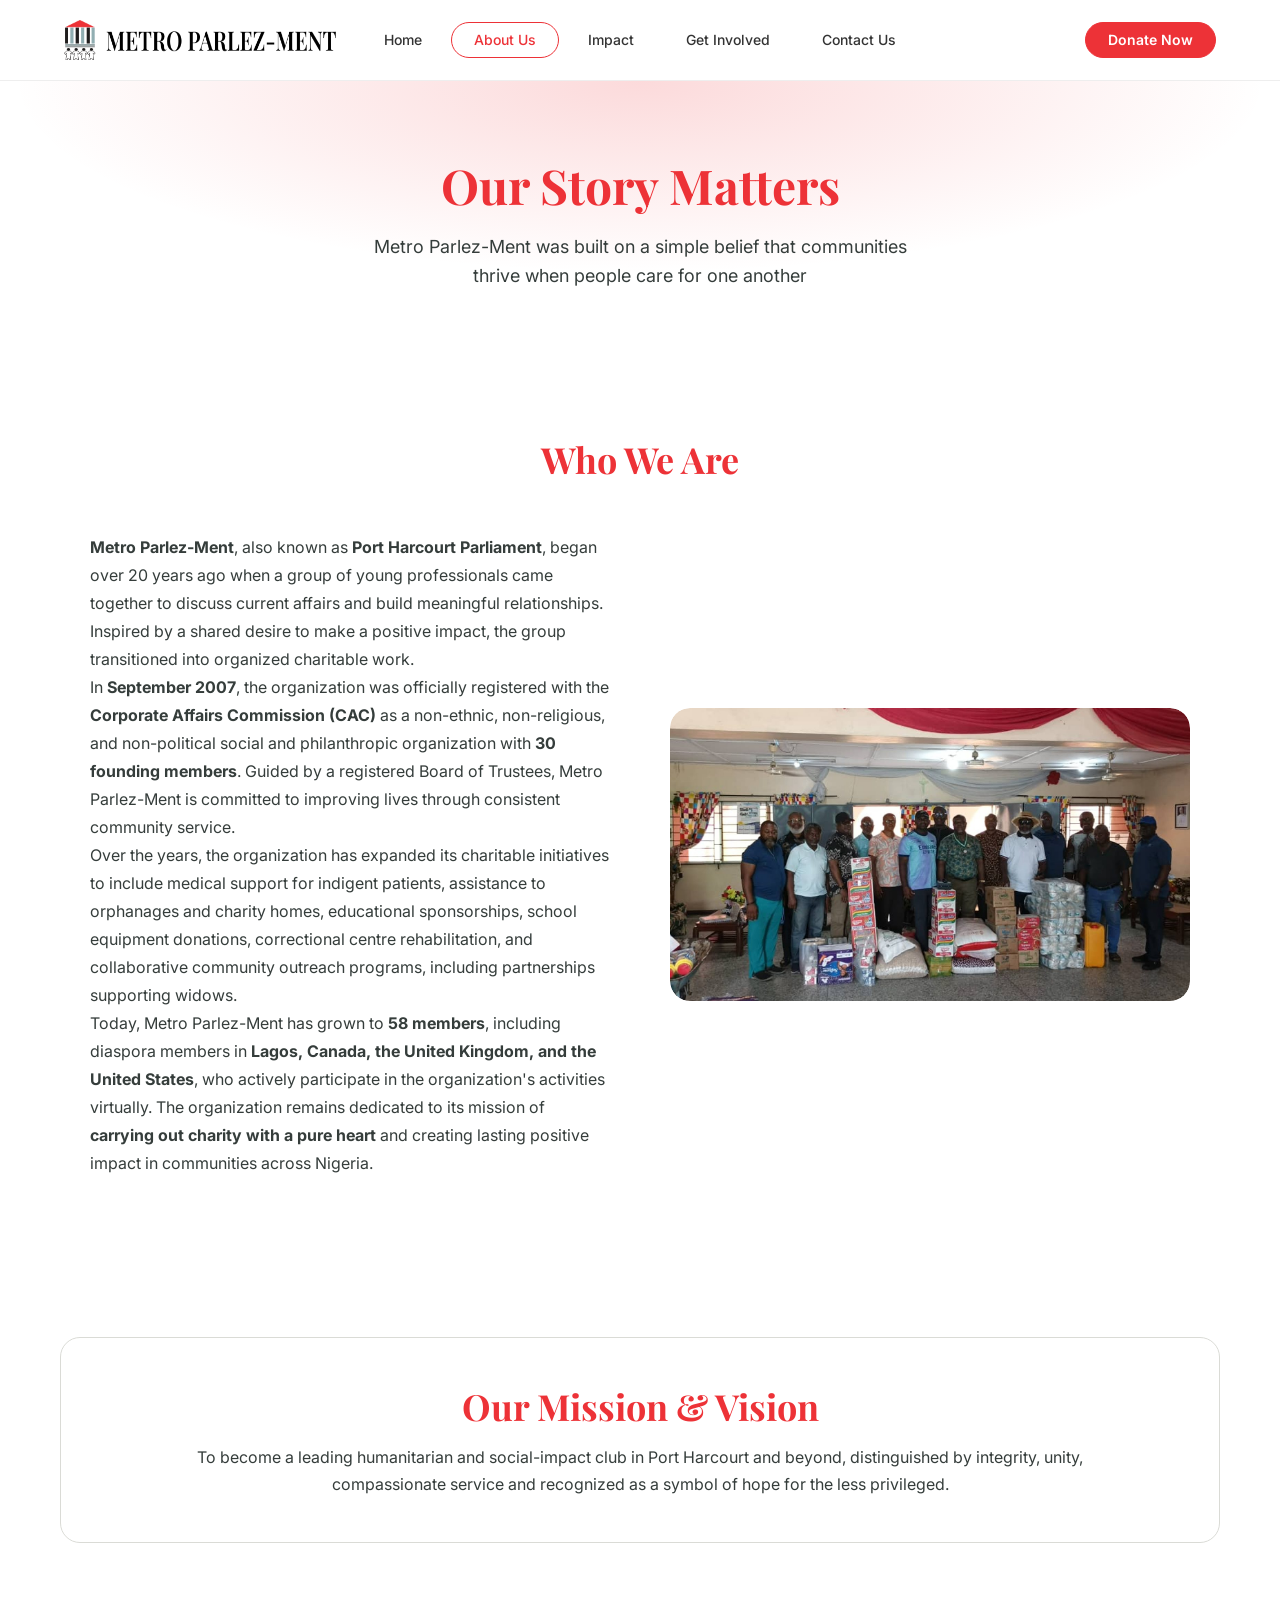
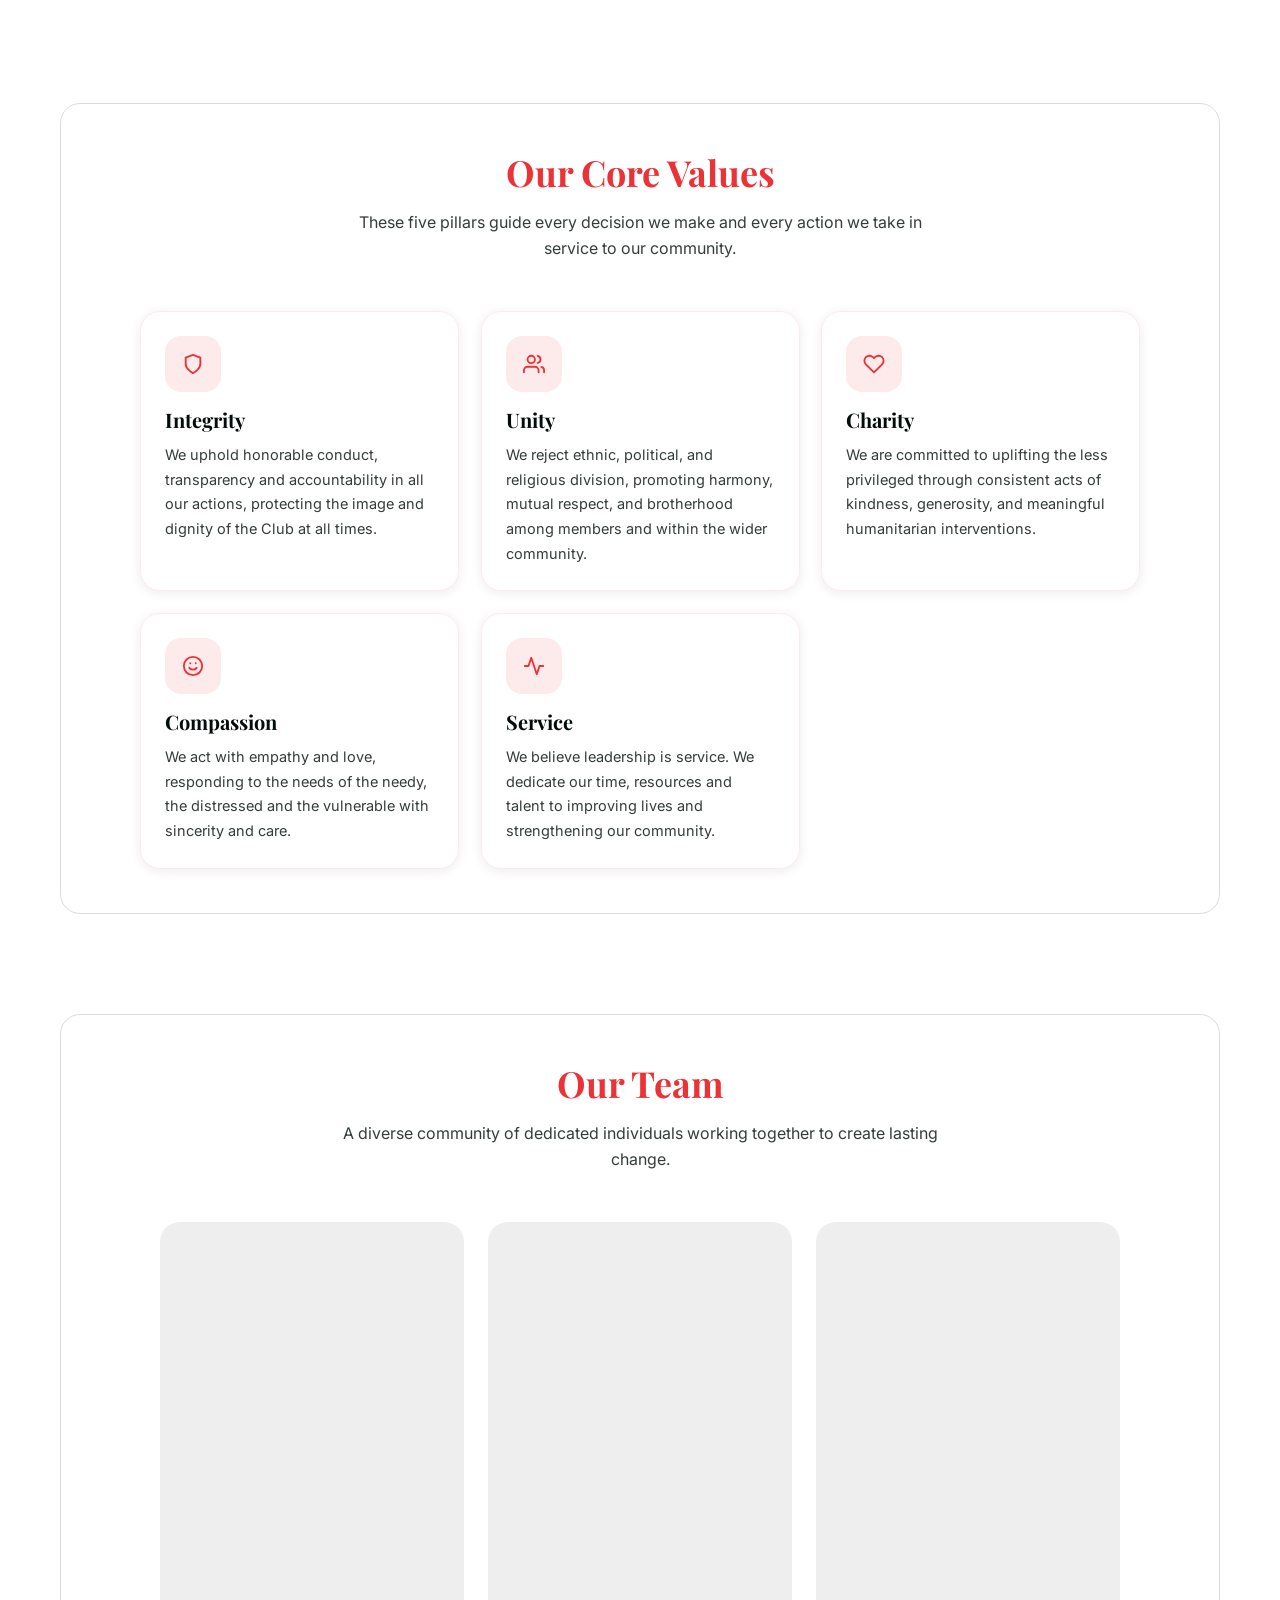
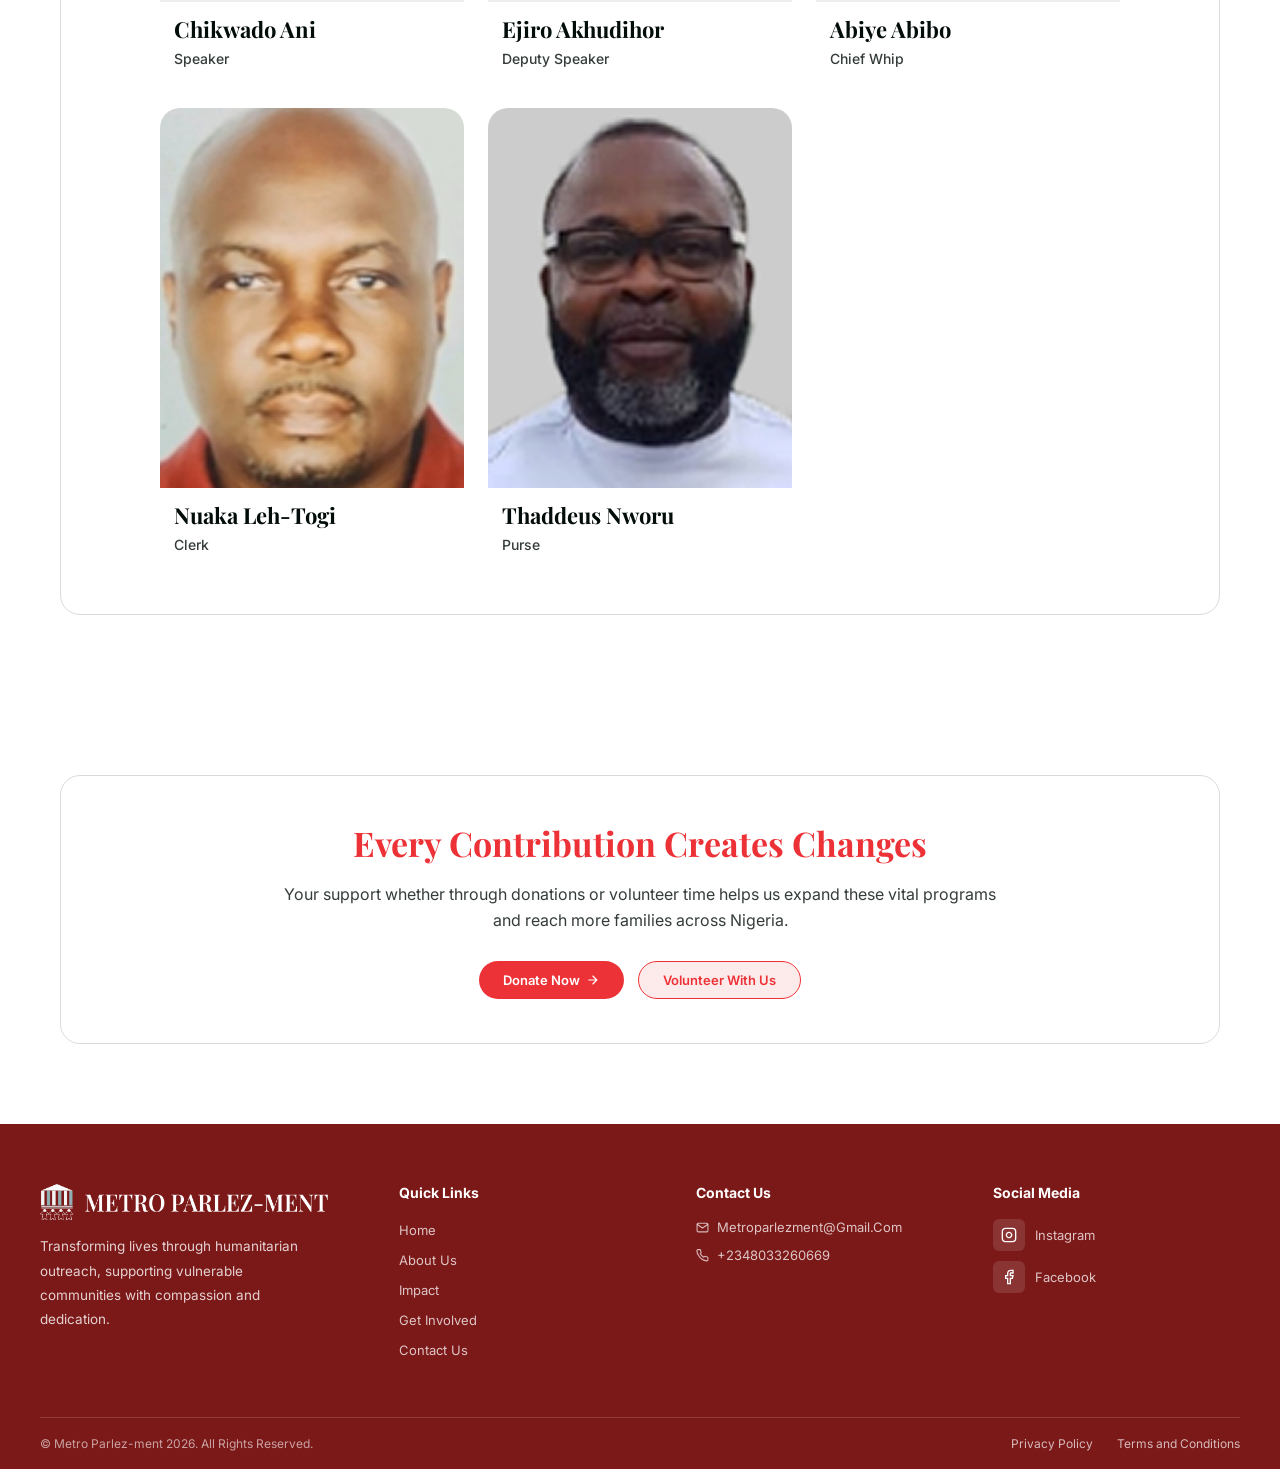
==== about.html @ 9680f0aa "Initial commit" ====
<!doctype html>
<html lang="en">
  <head>
    <meta charset="UTF-8" />
    <meta name="viewport" content="width=device-width, initial-scale=1.0" />
    <title>About Us — Metro Parlez-Ment</title>
    <link rel="preconnect" href="https://fonts.googleapis.com" />
    <link rel="preconnect" href="https://fonts.gstatic.com" crossorigin />
    <link
      href="https://fonts.googleapis.com/css2?family=Inter:wght@400;500;600;700;800&family=Playfair+Display:wght@600;700;800;900&display=swap"
      rel="stylesheet"
    />
    <style>
      *,
      *::before,
      *::after {
        box-sizing: border-box;
        margin: 0;
        padding: 0;
      }

      :root {
        --red: #ed3237;
        --red-dark: #be2929;
        --footer-bg: #7b1818;
        --text-dark: #1a1a1a;
        --text-muted: #555;
        --bg-light: #f5f4f0;
        --red-50: #fdebeb;
        --border: #dadbd6;
        --text-secondary: #353d3b;
        --card-shadow: 0 2px 12px rgba(0, 0, 0, 0.08);
        --radius: 8px;
      }

      body {
        font-family: "Inter", sans-serif;
        color: var(--text-dark);
        background: #fff;
      }
      h1,
      h2 {
        font-family: "Playfair Display", Georgia, serif;
        color: #020c0a;
      }
      a {
        text-decoration: none;
        color: inherit;
      }
      ul {
        list-style: none;
      }
      img {
        display: block;
        max-width: 100%;
      }

      .nav-logo {
        display: flex;
        align-items: center;
        gap: 12px;
        font-weight: 800;
        font-size: 13px;
        letter-spacing: 0.5px;
        text-transform: uppercase;
        color: #1a1a1a;
        white-space: nowrap;
        flex-shrink: 0;
      }

      .nav-logo img {
        height: 36px;
        width: auto;
        flex-shrink: 0;
      }

      /* ── BUTTONS ── */
      .btn {
        display: inline-flex;
        align-items: center;
        gap: 6px;
        padding: 10px 24px;
        border-radius: 24px;
        font-size: 13px;
        font-weight: 600;
        cursor: pointer;
        transition: all 0.2s;
        border: none;
      }
      .btn-primary {
        background: var(--red);
        color: #fff;
      }
      .btn-primary:hover {
        background: var(--red-dark);
      }
      .btn-outline {
        background: transparent;
        color: var(--text-dark);
        border: 1.5px solid #ccc;
      }
      .btn-outline:hover {
        border-color: #999;
      }
      .btn-volunteer {
        background: var(--red-50);
        color: var(--red);
        border: 1.5px solid var(--red);
      }
      .btn-volunteer:hover {
        background: #fbdada;
      }

      /* ── SECTION PANEL (bordered card container) ── */
      .panel {
        max-width: 1200px;
        margin: 0 auto;
        border: 1px solid var(--border);
        border-radius: 20px;
        padding: 44px 40px;
      }

      /* ── PAGE HERO ── */
      .page-hero {
        background: radial-gradient(
          ellipse 70% 100% at 50% 0%,
          rgba(237, 50, 55, 0.18),
          rgba(255, 255, 255, 0) 70%
        );
        text-align: center;
        padding: 72px 60px 64px;
      }

      .page-hero h1 {
        font-size: 48px;
        font-weight: 700;
        color: var(--red);
        margin-bottom: 16px;
      }

      .page-hero p {
        font-size: 18px;
        color: var(--text-secondary);
        max-width: 560px;
        margin: 0 auto;
        line-height: 1.6;
      }

      /* ── SHARED SECTION ── */
      section {
        padding: 80px 60px;
      }

      .section-header {
        text-align: center;
        margin-bottom: 50px;
      }
      .section-header h2 {
        font-size: 36px;
        font-weight: 700;
        color: var(--red);
        margin-bottom: 14px;
      }
      .section-header p {
        font-size: 16px;
        color: var(--text-secondary);
        max-width: 620px;
        margin: 0 auto;
        line-height: 1.6;
      }

      /* ── WHO WE ARE ── */
      .who-we-are {
        background: #fff;
        padding: 80px 60px;
      }

      .who-grid {
        display: grid;
        grid-template-columns: 1fr 1fr;
        gap: 60px;
        align-items: center;
        max-width: 1100px;
        margin: 0 auto;
      }

      .who-text p {
        font-size: 16px;
        color: var(--text-secondary);
        line-height: 1.75;
      }

      .who-image {
        border-radius: 20px;
        overflow: hidden;
        position: relative;
      }

      .who-image-inner {
        width: 100%;
        height: auto;
        aspect-ratio: 16/9;
        max-height: 420px;
        background: #eee;
        border-radius: 20px;
        overflow: hidden;
      }

      .who-image-inner img {
        width: 100%;
        height: 100%;
        object-fit: cover;
      }

      /* ── MISSION & VISION ── */
      .mission {
        background: #fff;
        text-align: center;
      }

      .mission .section-header {
        margin-bottom: 0;
      }

      .mission-box {
        max-width: 900px;
        margin: 12px auto 0;
      }

      .mission-box p {
        font-size: 16px;
        color: var(--text-secondary);
        line-height: 1.7;
      }

      /* ── CORE VALUES ── */
      .core-values {
        background: #fff;
      }

      .values-grid {
        display: grid;
        grid-template-columns: repeat(3, 1fr);
        gap: 22px;
        max-width: 1000px;
        margin: 0 auto;
      }

      /* last row: 2 cards centered */
      .values-grid .value-card:nth-child(4) {
        grid-column: 1;
      }
      .values-grid .value-card:nth-child(5) {
        grid-column: 2;
      }

      .value-card {
        background: #fff;
        border: 1px solid var(--red-50);
        border-radius: 16px;
        padding: 24px;
        box-shadow: var(--card-shadow);
      }

      .value-icon {
        width: 56px;
        height: 56px;
        background: var(--red-50);
        border-radius: 16px;
        display: flex;
        align-items: center;
        justify-content: center;
        margin-bottom: 14px;
      }

      .value-card h3 {
        font-family: "Playfair Display", Georgia, serif;
        font-size: 20px;
        font-weight: 700;
        color: #020c0a;
        margin-bottom: 10px;
      }

      .value-card p {
        font-size: 14.5px;
        color: var(--text-secondary);
        line-height: 1.7;
      }

      /* ── OUR TEAM ── */
      .our-team {
        background: #fff;
        padding-top: 20px;
      }

      .team-grid {
        display: grid;
        grid-template-columns: repeat(3, 1fr);
        gap: 24px;
        max-width: 960px;
        margin: 0 auto;
      }

      .team-grid-row2 {
        display: grid;
        grid-template-columns: repeat(3, 1fr);
        gap: 24px;
        max-width: 960px;
        margin: 24px auto 0;
      }

      .team-card {
        background: #fff;
        border-radius: 20px;
        overflow: hidden;
        text-align: left;
      }

      .team-photo {
        width: 100%;
        aspect-ratio: 4 / 5;
        overflow: hidden;
        background: #eee;
      }

      .team-photo img {
        width: 100%;
        height: 100%;
        object-fit: cover;
      }

      .team-details {
        padding: 12px 14px 16px;
      }

      .team-card h3 {
        font-family: "Playfair Display", Georgia, serif;
        font-size: 22px;
        font-weight: 700;
        color: #020c0a;
        margin-bottom: 4px;
      }

      .team-card span {
        font-size: 14px;
        font-weight: 500;
        color: var(--text-secondary);
      }

      /* ── CTA SECTION ── */
      .cta-section {
        background: #fff;
        text-align: center;
      }

      .cta-section h2 {
        font-size: 34px;
        font-weight: 700;
        color: var(--red);
        margin-bottom: 16px;
        max-width: 700px;
        margin-left: auto;
        margin-right: auto;
      }

      .cta-section p {
        font-size: 16px;
        color: var(--text-secondary);
        max-width: 720px;
        margin: 0 auto 28px;
        line-height: 1.6;
      }

      .cta-actions {
        display: flex;
        gap: 14px;
        justify-content: center;
      }

      /* ── FOOTER ── */
      footer {
        background: var(--footer-bg);
        color: #fff;
        padding: 60px 40px 0;
      }

      .footer-grid {
        display: grid;
        grid-template-columns: 1.5fr 1.2fr 1.2fr 1.2fr;
        gap: 50px;
        padding-bottom: 48px;
        max-width: 1320px;
        margin: 0 auto;
      }

      .footer-brand {
        padding-right: 20px;
      }

      .footer-brand .nav-logo {
        color: #fff;
        margin-bottom: 16px;
        font-size: 14px;
      }

      .footer-brand .nav-logo img {
        height: 36px;
        width: auto;
      }

      .footer-brand p {
        font-size: 13.5px;
        color: rgba(255, 255, 255, 0.8);
        line-height: 1.8;
        max-width: 280px;
      }

      .footer-col h4 {
        font-size: 14px;
        font-weight: 700;
        margin-bottom: 18px;
        color: #fff;
      }

      .footer-col ul li {
        margin-bottom: 10px;
      }

      .footer-col ul li a {
        font-size: 13px;
        color: rgba(255, 255, 255, 0.75);
        transition: color 0.2s;
      }
      .footer-col ul li a:hover {
        color: #fff;
      }

      .footer-contact-item {
        display: flex;
        align-items: flex-start;
        gap: 8px;
        margin-bottom: 12px;
        font-size: 13px;
        color: rgba(255, 255, 255, 0.75);
      }
      .footer-contact-item svg {
        margin-top: 2px;
        flex-shrink: 0;
      }

      .social-links {
        display: flex;
        flex-direction: column;
        gap: 10px;
      }

      .social-link {
        display: flex;
        align-items: center;
        gap: 10px;
        font-size: 13px;
        color: rgba(255, 255, 255, 0.75);
        transition: color 0.2s;
      }
      .social-link:hover {
        color: #fff;
      }

      .social-icon {
        width: 32px;
        height: 32px;
        border-radius: 6px;
        background: rgba(255, 255, 255, 0.12);
        display: flex;
        align-items: center;
        justify-content: center;
      }

      .footer-bottom {
        border-top: 1px solid rgba(255, 255, 255, 0.15);
        padding: 18px 0;
        display: flex;
        align-items: center;
        justify-content: space-between;
      }
      .footer-bottom p {
        font-size: 12px;
        color: rgba(255, 255, 255, 0.6);
      }

      .footer-bottom-links {
        display: flex;
        gap: 24px;
      }
      .footer-bottom-links a {
        font-size: 12px;
        color: rgba(255, 255, 255, 0.7);
      }
      .footer-bottom-links a:hover {
        color: #fff;
      }

      /* ════════════════════════════════════════
         RESPONSIVE — TABLET (769px – 1024px)
      ════════════════════════════════════════ */
      @media (min-width: 769px) and (max-width: 1024px) {
        section {
          padding: 60px 30px;
        }
        .who-we-are {
          padding: 60px 30px;
        }
        .panel {
          padding: 32px 24px;
        }
        footer {
          padding: 50px 30px 0;
        }

        .page-hero {
          padding: 52px 30px 44px;
        }
        .page-hero h1 {
          font-size: 36px;
        }

        .who-grid {
          gap: 36px;
          max-width: 100%;
        }
        .values-grid {
          grid-template-columns: repeat(2, 1fr);
          max-width: 100%;
        }
        .values-grid .value-card:nth-child(4),
        .values-grid .value-card:nth-child(5) {
          grid-column: auto;
        }
        .team-grid {
          max-width: 100%;
        }
        .footer-grid {
          grid-template-columns: 1fr 1fr;
          gap: 28px;
        }
      }

      /* ════════════════════════════════════════
         RESPONSIVE — MOBILE (≤ 768px)
      ════════════════════════════════════════ */
      @media (max-width: 768px) {
        .page-hero {
          padding: 40px 16px 32px;
        }
        .page-hero h1 {
          font-size: 28px;
        }
        .page-hero p {
          font-size: 14px;
        }

        section {
          padding: 50px 16px;
        }
        .who-we-are {
          padding: 50px 16px;
        }
        .panel {
          padding: 26px 16px;
        }

        .who-grid {
          grid-template-columns: 1fr;
          gap: 24px;
          max-width: 100%;
        }
        .who-grid .who-image {
          order: -1;
        }

        .values-grid {
          grid-template-columns: 1fr;
          max-width: 100%;
        }
        .values-grid .value-card:nth-child(4),
        .values-grid .value-card:nth-child(5) {
          grid-column: auto;
        }

        .team-grid {
          grid-template-columns: repeat(2, 1fr);
          max-width: 100%;
        }
        .team-grid-row2 {
          grid-template-columns: repeat(2, 1fr);
          max-width: 100%;
        }

        .cta-actions {
          flex-direction: column;
          align-items: center;
        }

        footer {
          padding: 40px 16px 0;
        }
        .footer-grid {
          grid-template-columns: 1fr;
          gap: 28px;
        }
        .footer-bottom {
          flex-direction: column;
          gap: 8px;
          text-align: center;
          padding: 16px 0;
        }
      }
    </style>
    <link rel="stylesheet" href="nav.css" />
    <script src="nav.js" defer></script>
  </head>
  <body>
    <!-- PAGE HERO -->
    <div class="page-hero">
      <h1>Our Story Matters</h1>
      <p>
        Metro Parlez-Ment was built on a simple belief that communities thrive
        when people care for one another
      </p>
    </div>

    <!-- WHO WE ARE -->
    <section class="who-we-are">
      <div class="section-header">
        <h2>Who We Are</h2>
      </div>
      <div class="who-grid">
        <div class="who-text">
          <p>
            <strong>Metro Parlez-Ment</strong>, also known as
            <strong>Port Harcourt Parliament</strong>, began over 20 years ago
            when a group of young professionals came together to discuss current
            affairs and build meaningful relationships. Inspired by a shared
            desire to make a positive impact, the group transitioned into
            organized charitable work.
          </p>
          <p>
            In <strong>September 2007</strong>, the organization was officially
            registered with the
            <strong>Corporate Affairs Commission (CAC)</strong> as a non-ethnic,
            non-religious, and non-political social and philanthropic
            organization with <strong>30 founding members</strong>. Guided by a
            registered Board of Trustees, Metro Parlez-Ment is committed to
            improving lives through consistent community service.
          </p>
          <p>
            Over the years, the organization has expanded its charitable
            initiatives to include medical support for indigent patients,
            assistance to orphanages and charity homes, educational
            sponsorships, school equipment donations, correctional centre
            rehabilitation, and collaborative community outreach programs,
            including partnerships supporting widows.
          </p>
          <p>
            Today, Metro Parlez-Ment has grown to <strong>58 members</strong>,
            including diaspora members in
            <strong
              >Lagos, Canada, the United Kingdom, and the United States</strong
            >, who actively participate in the organization's activities
            virtually. The organization remains dedicated to its mission of
            <strong>carrying out charity with a pure heart</strong> and creating
            lasting positive impact in communities across Nigeria.
          </p>
        </div>
        <div class="who-image">
          <div class="who-image-inner">
            <img loading="lazy" decoding="async"
              src="Asset/About-us-image/Who-we-are-image.jpg"
              alt="Metro Parlez-Ment Team"
            />
          </div>
        </div>
      </div>
    </section>

    <!-- MISSION & VISION -->
    <section class="mission">
      <div class="panel">
        <div class="section-header">
          <h2>Our Mission &amp; Vision</h2>
        </div>
        <div class="mission-box">
          <p>
            To become a leading humanitarian and social-impact club in Port
            Harcourt and beyond, distinguished by integrity, unity,
            compassionate service and recognized as a symbol of hope for the
            less privileged.
          </p>
        </div>
      </div>
    </section>

    <!-- CORE VALUES -->
    <section class="core-values">
      <div class="panel">
        <div class="section-header">
          <h2>Our Core Values</h2>
          <p>
            These five pillars guide every decision we make and every action we
            take in service to our community.
          </p>
        </div>
        <div class="values-grid">
          <div class="value-card">
            <div class="value-icon">
              <svg
                width="22"
                height="22"
                viewBox="0 0 24 24"
                fill="none"
                stroke="#ED3237"
                stroke-width="2"
                stroke-linecap="round"
                stroke-linejoin="round"
              >
                <path d="M12 22s8-4 8-10V5l-8-3-8 3v7c0 6 8 10 8 10z" />
              </svg>
            </div>
            <h3>Integrity</h3>
            <p>
              We uphold honorable conduct, transparency and accountability in
              all our actions, protecting the image and dignity of the Club at
              all times.
            </p>
          </div>

          <div class="value-card">
            <div class="value-icon">
              <svg
                width="22"
                height="22"
                viewBox="0 0 24 24"
                fill="none"
                stroke="#ED3237"
                stroke-width="2"
                stroke-linecap="round"
                stroke-linejoin="round"
              >
                <path d="M17 21v-2a4 4 0 0 0-4-4H5a4 4 0 0 0-4 4v2" />
                <circle cx="9" cy="7" r="4" />
                <path d="M23 21v-2a4 4 0 0 0-3-3.87" />
                <path d="M16 3.13a4 4 0 0 1 0 7.75" />
              </svg>
            </div>
            <h3>Unity</h3>
            <p>
              We reject ethnic, political, and religious division, promoting
              harmony, mutual respect, and brotherhood among members and within
              the wider community.
            </p>
          </div>

          <div class="value-card">
            <div class="value-icon">
              <svg
                width="22"
                height="22"
                viewBox="0 0 24 24"
                fill="none"
                stroke="#ED3237"
                stroke-width="2"
                stroke-linecap="round"
                stroke-linejoin="round"
              >
                <path
                  d="M20.84 4.61a5.5 5.5 0 0 0-7.78 0L12 5.67l-1.06-1.06a5.5 5.5 0 0 0-7.78 7.78l1.06 1.06L12 21.23l7.78-7.78 1.06-1.06a5.5 5.5 0 0 0 0-7.78z"
                />
              </svg>
            </div>
            <h3>Charity</h3>
            <p>
              We are committed to uplifting the less privileged through
              consistent acts of kindness, generosity, and meaningful
              humanitarian interventions.
            </p>
          </div>

          <div class="value-card">
            <div class="value-icon">
              <svg
                width="22"
                height="22"
                viewBox="0 0 24 24"
                fill="none"
                stroke="#ED3237"
                stroke-width="2"
                stroke-linecap="round"
                stroke-linejoin="round"
              >
                <circle cx="12" cy="12" r="10" />
                <path d="M8 14s1.5 2 4 2 4-2 4-2" />
                <line x1="9" y1="9" x2="9.01" y2="9" />
                <line x1="15" y1="9" x2="15.01" y2="9" />
              </svg>
            </div>
            <h3>Compassion</h3>
            <p>
              We act with empathy and love, responding to the needs of the
              needy, the distressed and the vulnerable with sincerity and care.
            </p>
          </div>

          <div class="value-card">
            <div class="value-icon">
              <svg
                width="22"
                height="22"
                viewBox="0 0 24 24"
                fill="none"
                stroke="#ED3237"
                stroke-width="2"
                stroke-linecap="round"
                stroke-linejoin="round"
              >
                <polyline points="22 12 18 12 15 21 9 3 6 12 2 12" />
              </svg>
            </div>
            <h3>Service</h3>
            <p>
              We believe leadership is service. We dedicate our time, resources
              and talent to improving lives and strengthening our community.
            </p>
          </div>
        </div>
      </div>
    </section>

    <!-- OUR TEAM -->
    <section class="our-team">
      <div class="panel">
        <div class="section-header">
          <h2>Our Team</h2>
          <p>
            A diverse community of dedicated individuals working together to
            create lasting change.
          </p>
        </div>

        <div class="team-grid">
          <div class="team-card">
            <div class="team-photo">
              <img loading="lazy" decoding="async" src="Asset/About-us-image/Chikwado.jpg" alt="Chikwado Ani" />
            </div>
            <div class="team-details">
              <h3>Chikwado Ani</h3>
              <span>Speaker</span>
            </div>
          </div>

          <div class="team-card">
            <div class="team-photo">
              <img loading="lazy" decoding="async" src="Asset/About-us-image/Ejiro.jpg" alt="Ejiro Akhudihor" />
            </div>
            <div class="team-details">
              <h3>Ejiro Akhudihor</h3>
              <span>Deputy Speaker</span>
            </div>
          </div>

          <div class="team-card">
            <div class="team-photo">
              <img loading="lazy" decoding="async" src="Asset/About-us-image/Abiye.jpg" alt="Abiye Abibo" />
            </div>
            <div class="team-details">
              <h3>Abiye Abibo</h3>
              <span>Chief Whip</span>
            </div>
          </div>
        </div>

        <div class="team-grid-row2">
          <div class="team-card">
            <div class="team-photo">
              <img loading="lazy" decoding="async" src="Asset/About-us-image/Nuaka.jpg" alt="Nuaka Leh-Togi" />
            </div>
            <div class="team-details">
              <h3>Nuaka Leh-Togi</h3>
              <span>Clerk</span>
            </div>
          </div>

          <div class="team-card">
            <div class="team-photo">
              <img loading="lazy" decoding="async"
                src="Asset/About-us-image/Thaddeus.jpg"
                alt="Thaddeus Nworu"
              />
            </div>
            <div class="team-details">
              <h3>Thaddeus Nworu</h3>
              <span>Purse</span>
            </div>
          </div>
        </div>
      </div>
    </section>

    <!-- CTA -->
    <section class="cta-section">
      <div class="panel">
        <h2>Every Contribution Creates Changes</h2>
        <p>
          Your support whether through donations or volunteer time helps us
          expand these vital programs and reach more families across Nigeria.
        </p>
        <div class="cta-actions">
          <a href="donate.html" class="btn btn-primary"
            >Donate Now
            <svg
              class="icon-arrow"
              width="14"
              height="14"
              viewBox="0 -960 960 960"
              fill="currentColor"
              xmlns="http://www.w3.org/2000/svg"
            >
              <path
                d="M647-440H160v-80h487L423-744l57-56 320 320-320 320-57-56 224-224Z"
              /></svg
          ></a>
          <a href="get-involved.html" class="btn btn-volunteer"
            >Volunteer With Us</a
          >
        </div>
      </div>
    </section>

    <!-- FOOTER -->
    <footer>
      <div class="footer-grid">
        <div class="footer-brand">
          <div class="nav-logo" style="color: #fff; margin-bottom: 14px">
            <img
              src="Asset/Footer Logo.png"
              alt="Metro Parlez-Ment"
              style="height: 36px; width: auto"
            />
          </div>
          <p>
            Transforming lives through humanitarian outreach, supporting
            vulnerable communities with compassion and dedication.
          </p>
        </div>

        <div class="footer-col">
          <h4>Quick Links</h4>
          <ul>
            <li><a href="index.html">Home</a></li>
            <li><a href="about.html">About Us</a></li>
            <li><a href="impact.html">Impact</a></li>
            <li><a href="index.html#involved">Get Involved</a></li>
            <li><a href="index.html#contact">Contact Us</a></li>
          </ul>
        </div>

        <div class="footer-col">
          <h4>Contact Us</h4>
          <div class="footer-contact-item">
            <svg
              width="13"
              height="13"
              viewBox="0 0 24 24"
              fill="none"
              stroke="rgba(255,255,255,0.7)"
              stroke-width="2"
            >
              <path
                d="M4 4h16c1.1 0 2 .9 2 2v12c0 1.1-.9 2-2 2H4c-1.1 0-2-.9-2-2V6c0-1.1.9-2 2-2z"
              />
              <polyline points="22,6 12,13 2,6" />
            </svg>
            Metroparlezment@Gmail.Com
          </div>
          <div class="footer-contact-item">
            <svg
              width="13"
              height="13"
              viewBox="0 0 24 24"
              fill="none"
              stroke="rgba(255,255,255,0.7)"
              stroke-width="2"
            >
              <path
                d="M22 16.92v3a2 2 0 0 1-2.18 2 19.79 19.79 0 0 1-8.63-3.07A19.5 19.5 0 0 1 4.69 12 19.79 19.79 0 0 1 1.62 3.38 2 2 0 0 1 3.6 1.18h3a2 2 0 0 1 2 1.72c.127.96.361 1.903.7 2.81a2 2 0 0 1-.45 2.11L7.91 8.77a16 16 0 0 0 6.29 6.29l.95-.95a2 2 0 0 1 2.11-.45c.907.339 1.85.573 2.81.7A2 2 0 0 1 22 16.92z"
              />
            </svg>
            +2348033260669
          </div>
        </div>

        <div class="footer-col">
          <h4>Social Media</h4>
          <div class="social-links">
            <a href="#" class="social-link">
              <div class="social-icon">
                <svg
                  width="16"
                  height="16"
                  viewBox="0 0 24 24"
                  fill="none"
                  stroke="#fff"
                  stroke-width="2"
                >
                  <rect x="2" y="2" width="20" height="20" rx="5" ry="5" />
                  <path d="M16 11.37A4 4 0 1 1 12.63 8 4 4 0 0 1 16 11.37z" />
                  <line x1="17.5" y1="6.5" x2="17.51" y2="6.5" />
                </svg>
              </div>
              Instagram
            </a>
            <a href="https://www.facebook.com/share/g/1DK2ty9PqH/" class="social-link" target="_blank" rel="noopener">
              <div class="social-icon">
                <svg
                  width="16"
                  height="16"
                  viewBox="0 0 24 24"
                  fill="none"
                  stroke="#fff"
                  stroke-width="2"
                >
                  <path
                    d="M18 2h-3a5 5 0 0 0-5 5v3H7v4h3v8h4v-8h3l1-4h-4V7a1 1 0 0 1 1-1h3z"
                  />
                </svg>
              </div>
              Facebook
            </a>
          </div>
        </div>
      </div>

      <div class="footer-bottom">
        <p>&copy; Metro Parlez-ment 2026. All Rights Reserved.</p>
        <div class="footer-bottom-links">
          <a href="#">Privacy Policy</a>
          <a href="#">Terms and Conditions</a>
        </div>
      </div>
    </footer>

  </body>
</html>
---- nav.css ----
/* ============================================================
   Metro Parlez-Ment — Shared global navigation bar
   Single source of truth for the navbar on EVERY page.
   Paired with nav.js (which injects the markup and sets the
   active link based on the current page).
   ============================================================ */

:root {
  --nav-red: #ed3237;
  --nav-red-dark: #be2929;
  --nav-height: 80px;
  --nav-pad-x: 64px;
  --nav-max-width: 1320px;
  --surface-elevate: 0 24px 60px rgba(0, 0, 0, 0.1);
}

html {
  scroll-behavior: smooth;
}

body.page-exit {
  opacity: 0;
  transition: opacity 0.25s ease;
}

body.page-loader-active {
  overflow: hidden;
}

.page-loader-overlay {
  position: fixed;
  inset: 0;
  z-index: 99999;
  display: grid;
  place-items: center;
  padding: 24px;
  background: #fff;
  color: #111;
  opacity: 1;
  visibility: visible;
  transition:
    opacity 0.32s ease,
    visibility 0.32s ease;
}

.page-loader-overlay.hidden {
  opacity: 0;
  visibility: hidden;
  pointer-events: none;
}

.page-loader-panel {
  width: min(100%, 360px);
  display: grid;
  place-items: center;
  gap: 18px;
  padding: 26px 22px;
  border-radius: 28px;
  background: rgba(255, 255, 255, 0.98);
  box-shadow: 0 28px 64px rgba(0, 0, 0, 0.12);
}

.page-loader-ring {
  position: relative;
  width: 86px;
  height: 86px;
  display: grid;
  place-items: center;
}

.page-loader-ring::before {
  content: "";
  position: absolute;
  inset: 0;
  border-radius: 50%;
  border: 4px solid rgba(237, 50, 55, 0.18);
}

.page-loader-ring::after {
  content: "";
  position: absolute;
  inset: 12px;
  border-radius: 50%;
  border: 4px solid rgba(237, 50, 55, 0.3);
  border-top-color: var(--nav-red);
  animation: loader-spin 1.35s linear infinite;
}

.page-loader-logo {
  width: 52px;
  height: 52px;
  border-radius: 50%;
  background: #fff;
  object-fit: contain;
}

.page-loader-label {
  font-size: 15px;
  font-weight: 700;
  letter-spacing: 0.02em;
  text-transform: uppercase;
}

.page-loader-note {
  font-size: 14px;
  color: #575757;
  text-align: center;
  line-height: 1.6;
  max-width: 100%;
}

@keyframes loader-spin {
  to {
    transform: rotate(360deg);
  }
}

@media (prefers-reduced-motion: reduce) {
  .page-loader-ring::after {
    animation: none;
  }
  .page-loader-overlay,
  .page-loader-panel {
    transition: none;
  }
}

.animate-item {
  opacity: 0;
  transform: translateY(22px) scale(0.99);
  will-change: opacity, transform;
  transition:
    opacity 0.64s cubic-bezier(0.16, 1, 0.3, 1),
    transform 0.64s cubic-bezier(0.16, 1, 0.3, 1);
}

.animate-item.in-view {
  opacity: 1;
  transform: translateY(0) scale(1);
}

.hero-illustration img,
.value-card,
.team-card,
.focus-card,
.who-image,
.card {
  will-change: transform, box-shadow;
}

.hero-illustration img {
  animation: float 16s ease-in-out infinite alternate;
}

@keyframes float {
  from {
    transform: translate3d(0, 0, 0);
  }
  to {
    transform: translate3d(0, -8px, 0);
  }
}

.site-nav .nav-links a {
  position: relative;
  overflow: hidden;
}

.site-nav .nav-links a::after {
  display: none;
}

.btn,
.btn-donate-nav,
.drawer-volunteer,
.drawer-links a,
.focus-card,
.team-card,
.value-card,
.who-image {
  transition:
    transform 0.24s ease,
    box-shadow 0.24s ease,
    background 0.24s ease,
    border-color 0.24s ease,
    color 0.24s ease;
}

.btn:hover,
.btn-donate-nav:hover,
.drawer-volunteer:hover,
.drawer-links a:hover,
.focus-card:hover,
.team-card:hover,
.value-card:hover,
.who-image:hover {
  transform: translateY(-2px);
  box-shadow: var(--surface-elevate);
}

.btn:active,
.btn-donate-nav:active,
.drawer-volunteer:active,
.drawer-links a:active {
  transform: translateY(0) scale(0.98);
  box-shadow: none;
}

/* Touchable hover enhancement for cards and images */
.focus-card,
.team-card,
.value-card,
.who-image-inner {
  border-radius: 20px;
}

@media (prefers-reduced-motion: reduce) {
  html {
    scroll-behavior: auto;
  }
  *,
  *::before,
  *::after {
    animation: none !important;
    transition: none !important;
  }
  .animate-item {
    opacity: 1 !important;
    transform: none !important;
  }
}

/* ── Navbar shell ── */
.site-nav {
  background: #fff;
  border-bottom: 1px solid #eee;
  position: sticky;
  top: 0;
  z-index: 100;
}

/* Three balanced tracks keep the links perfectly centered while the
   logo stays pinned left and the CTA pinned right. The 1fr side tracks
   are equal, so the middle (links) column is centered in the bar. */
.site-nav .nav-inner {
  max-width: var(--nav-max-width);
  margin: 0 auto;
  height: var(--nav-height);
  padding: 0 var(--nav-pad-x);
  display: grid;
  grid-template-columns: 1fr auto 1fr;
  align-items: center;
  column-gap: 24px;
}

/* Logo — fixed left */
.site-nav .nav-logo {
  justify-self: start;
  display: flex;
  align-items: center;
  gap: 10px;
  flex-shrink: 0;
}
.site-nav .nav-logo img {
  height: 40px;
  width: auto;
  display: block;
}

/* Centered links */
.site-nav .nav-links {
  justify-self: center;
  display: flex;
  align-items: center;
  gap: 6px;
  list-style: none;
  margin: 0;
  padding: 0;
}
.site-nav .nav-links li {
  list-style: none;
}

/* Every link reserves the exact pill box (padding + transparent border)
   so toggling .active only repaints colour — it never changes geometry,
   guaranteeing zero layout shift between pages. */
.site-nav .nav-links a {
  display: block;
  padding: 10px 22px;
  font-size: 14px;
  font-weight: 500;
  line-height: 1;
  color: #333;
  white-space: nowrap;
  border: 1.5px solid transparent;
  border-radius: 999px;
  transition:
    color 0.18s ease,
    border-color 0.18s ease,
    background 0.18s ease,
    transform 0.12s ease,
    box-shadow 0.18s ease;
}
.site-nav .nav-links a:hover {
  background: #fbfbfb;
  transform: translateY(-2px);
  box-shadow: 0 8px 20px rgba(18, 18, 18, 0.06);
}
.site-nav .nav-links a.active {
  border-color: var(--nav-red);
  color: var(--nav-red);
  background: transparent;
}

/* Pressed / active state (mouse down or touch) */
.site-nav .nav-links a:active,
.site-nav .nav-links a.pressed {
  transform: translateY(0) scale(0.985);
  box-shadow: none;
  background: rgba(237, 50, 55, 0.06);
}

/* Focus-visible for keyboard accessibility */
.site-nav .nav-links a:focus-visible {
  outline: 3px solid rgba(237, 50, 55, 0.12);
  outline-offset: 4px;
}

/* Right group — CTA fixed right (+ hamburger on mobile) */
.site-nav .nav-right {
  justify-self: end;
  display: flex;
  align-items: center;
  gap: 12px;
  flex-shrink: 0;
}

.site-nav .btn-donate-nav {
  display: inline-block;
  padding: 10px 22px;
  font-size: 14px;
  font-weight: 600;
  line-height: 1;
  color: #fff;
  background: var(--nav-red);
  border: 1.5px solid var(--nav-red);
  border-radius: 999px;
  white-space: nowrap;
  transition:
    background 0.18s ease,
    border-color 0.18s ease,
    transform 0.12s ease,
    box-shadow 0.18s ease;
}
.site-nav .btn-donate-nav:hover {
  background: var(--nav-red-dark);
  border-color: var(--nav-red-dark);
  transform: translateY(-2px);
  box-shadow: 0 10px 26px rgba(237, 50, 55, 0.12);
}
.site-nav .btn-donate-nav:active,
.site-nav .btn-donate-nav.pressed {
  transform: translateY(0) scale(0.992);
  box-shadow: none;
}

/* ── Hamburger (mobile) ── */
.hamburger {
  display: none;
  flex-direction: column;
  justify-content: center;
  gap: 5px;
  background: none;
  border: none;
  cursor: pointer;
  padding: 6px 4px;
}
.hamburger span {
  display: block;
  width: 24px;
  height: 2.5px;
  background: #1a1a1a;
  border-radius: 2px;
  transition: all 0.3s;
}

/* ── Overlay + slide-in drawer (mobile) ── */
.nav-overlay {
  opacity: 0;
  visibility: hidden;
  position: fixed;
  inset: 0;
  background: rgba(0, 0, 0, 0.45);
  z-index: 200;
  backdrop-filter: blur(2px);
  transition:
    opacity 0.24s ease,
    visibility 0.24s ease;
}
.nav-overlay.open {
  opacity: 1;
  visibility: visible;
}

.nav-drawer {
  position: fixed;
  top: 0;
  right: 0;
  width: 290px;
  max-width: 84vw;
  height: 100dvh;
  background: #fff;
  z-index: 300;
  transform: translateX(100%);
  opacity: 0;
  transition:
    transform 0.32s cubic-bezier(0.4, 0, 0.2, 1),
    opacity 0.24s ease;
  display: flex;
  flex-direction: column;
  box-shadow: -6px 0 28px rgba(0, 0, 0, 0.12);
  will-change: transform, opacity;
}
.nav-drawer.open {
  transform: translateX(0);
  opacity: 1;
}
.drawer-header {
  display: flex;
  align-items: center;
  justify-content: space-between;
  padding: 10px 14px;
  border-bottom: 1px solid #eee;
  flex-shrink: 0;
}
.drawer-header .nav-logo img {
  height: 24px;
  width: auto;
  display: block;
}
.drawer-close {
  background: #f5f5f5;
  border: none;
  cursor: pointer;
  color: #555;
  padding: 8px;
  width: 36px;
  height: 36px;
  display: flex;
  align-items: center;
  justify-content: center;
  border-radius: 50%;
  transition:
    background 0.2s,
    transform 0.2s;
}
.drawer-close:hover {
  background: #ebebeb;
  transform: scale(1.03);
}
.drawer-close svg {
  width: 18px;
  height: 18px;
}
.drawer-close:hover {
  background: #f5f5f5;
}
.drawer-links {
  flex: 1;
  padding: 16px;
  display: flex;
  flex-direction: column;
  gap: 2px;
  overflow-y: auto;
  list-style: none;
  margin: 0;
}
.drawer-links li {
  list-style: none;
}
.drawer-links a {
  display: block;
  padding: 11px 16px;
  font-size: 15px;
  font-weight: 500;
  color: #333;
  border-radius: 8px;
  border: 1.5px solid transparent;
  transition: all 0.2s;
}
.drawer-links a:hover {
  background: #fbfbfb;
  transform: translateX(-2px);
}

/* Pressed state for drawer links */
.drawer-links a:active,
.drawer-links a.pressed {
  transform: translateX(0) scale(0.99);
  background: rgba(237, 50, 55, 0.04);
}
.drawer-links a.active {
  color: var(--nav-red);
  font-weight: 600;
  background: #fde8e7;
}
.drawer-cta {
  padding: 18px 20px 24px;
  border-top: 1px solid #eee;
  display: flex;
  flex-direction: column;
  gap: 12px;
  align-items: center;
  flex-shrink: 0;
}
.drawer-volunteer {
  font-size: 14px;
  font-weight: 600;
  color: #555;
  text-decoration: none;
  display: inline-flex;
  justify-content: center;
  align-items: center;
  width: 100%;
  padding: 12px 22px;
  border: 1px solid #ddd;
  border-radius: 999px;
  transition:
    border-color 0.2s ease,
    color 0.2s ease,
    background 0.2s ease;
}
.drawer-volunteer:hover {
  color: var(--nav-red);
  border-color: var(--nav-red);
  background: rgba(237, 50, 55, 0.06);
}
.drawer-cta .btn-donate-nav {
  width: 100%;
  text-align: center;
  padding: 12px 22px;
  background: var(--nav-red);
  color: #fff;
  border: 1.5px solid var(--nav-red);
  border-radius: 999px;
  box-shadow: 0 10px 24px rgba(237, 50, 55, 0.16);
  transition:
    background 0.18s ease,
    border-color 0.18s ease,
    transform 0.12s ease,
    box-shadow 0.18s ease;
}
.drawer-cta .btn-donate-nav:hover {
  background: var(--nav-red-dark);
  border-color: var(--nav-red-dark);
  transform: translateY(-1px);
  box-shadow: 0 12px 28px rgba(237, 50, 55, 0.22);
}
.drawer-cta .btn-donate-nav:active,
.drawer-cta .btn-donate-nav.pressed {
  transform: translateY(0) scale(0.99);
  box-shadow: none;
}

/* Mobile — collapse to hamburger + drawer */
@media (max-width: 768px) {
  :root {
    --nav-height: 64px;
    --nav-pad-x: 16px;
  }
  .site-nav .nav-inner {
    grid-template-columns: 1fr auto;
    column-gap: 0;
  }
  .site-nav .nav-links {
    display: none;
  }
  .site-nav .nav-inner {
    column-gap: 12px;
  }
  .site-nav .nav-logo img {
    height: 34px;
  }
  .site-nav .nav-right {
    justify-self: end;
  }
  .site-nav .nav-right .btn-donate-nav {
    display: none;
  }
  .hamburger {
    display: flex;
  }
}
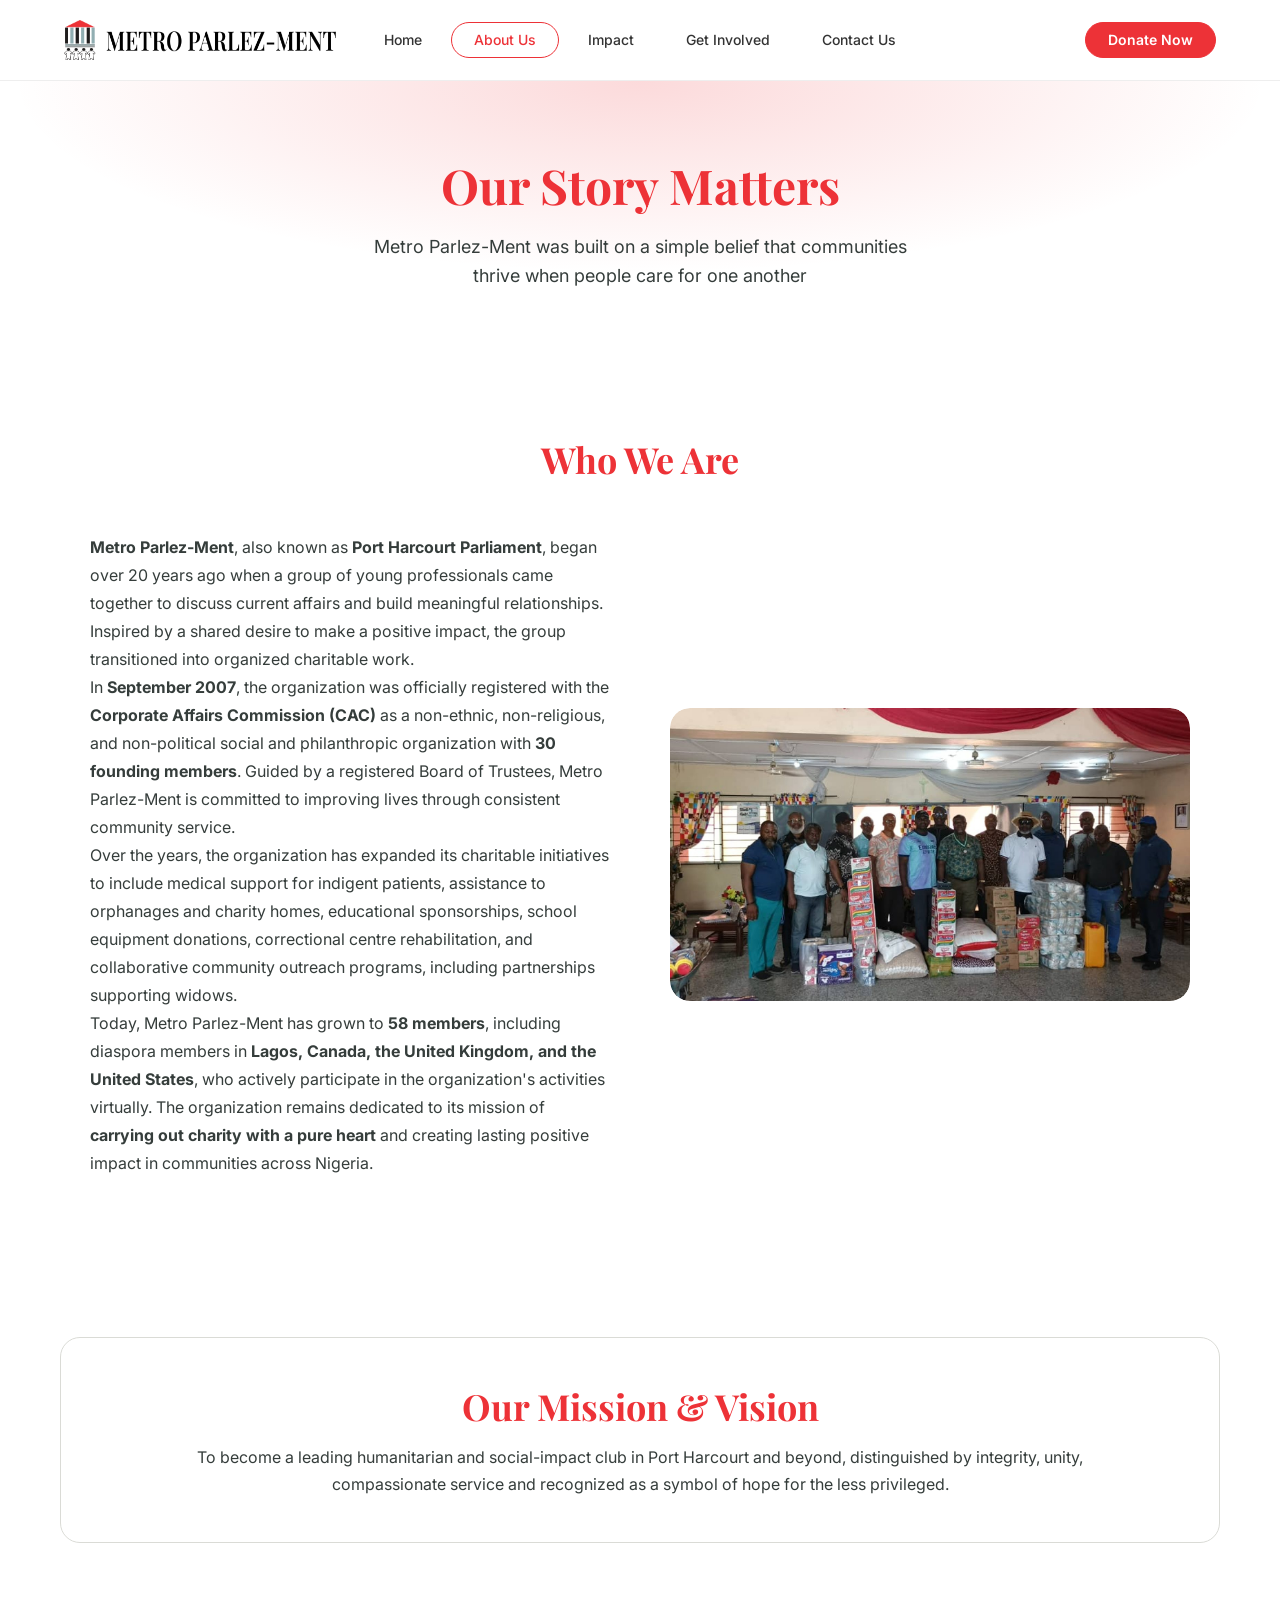
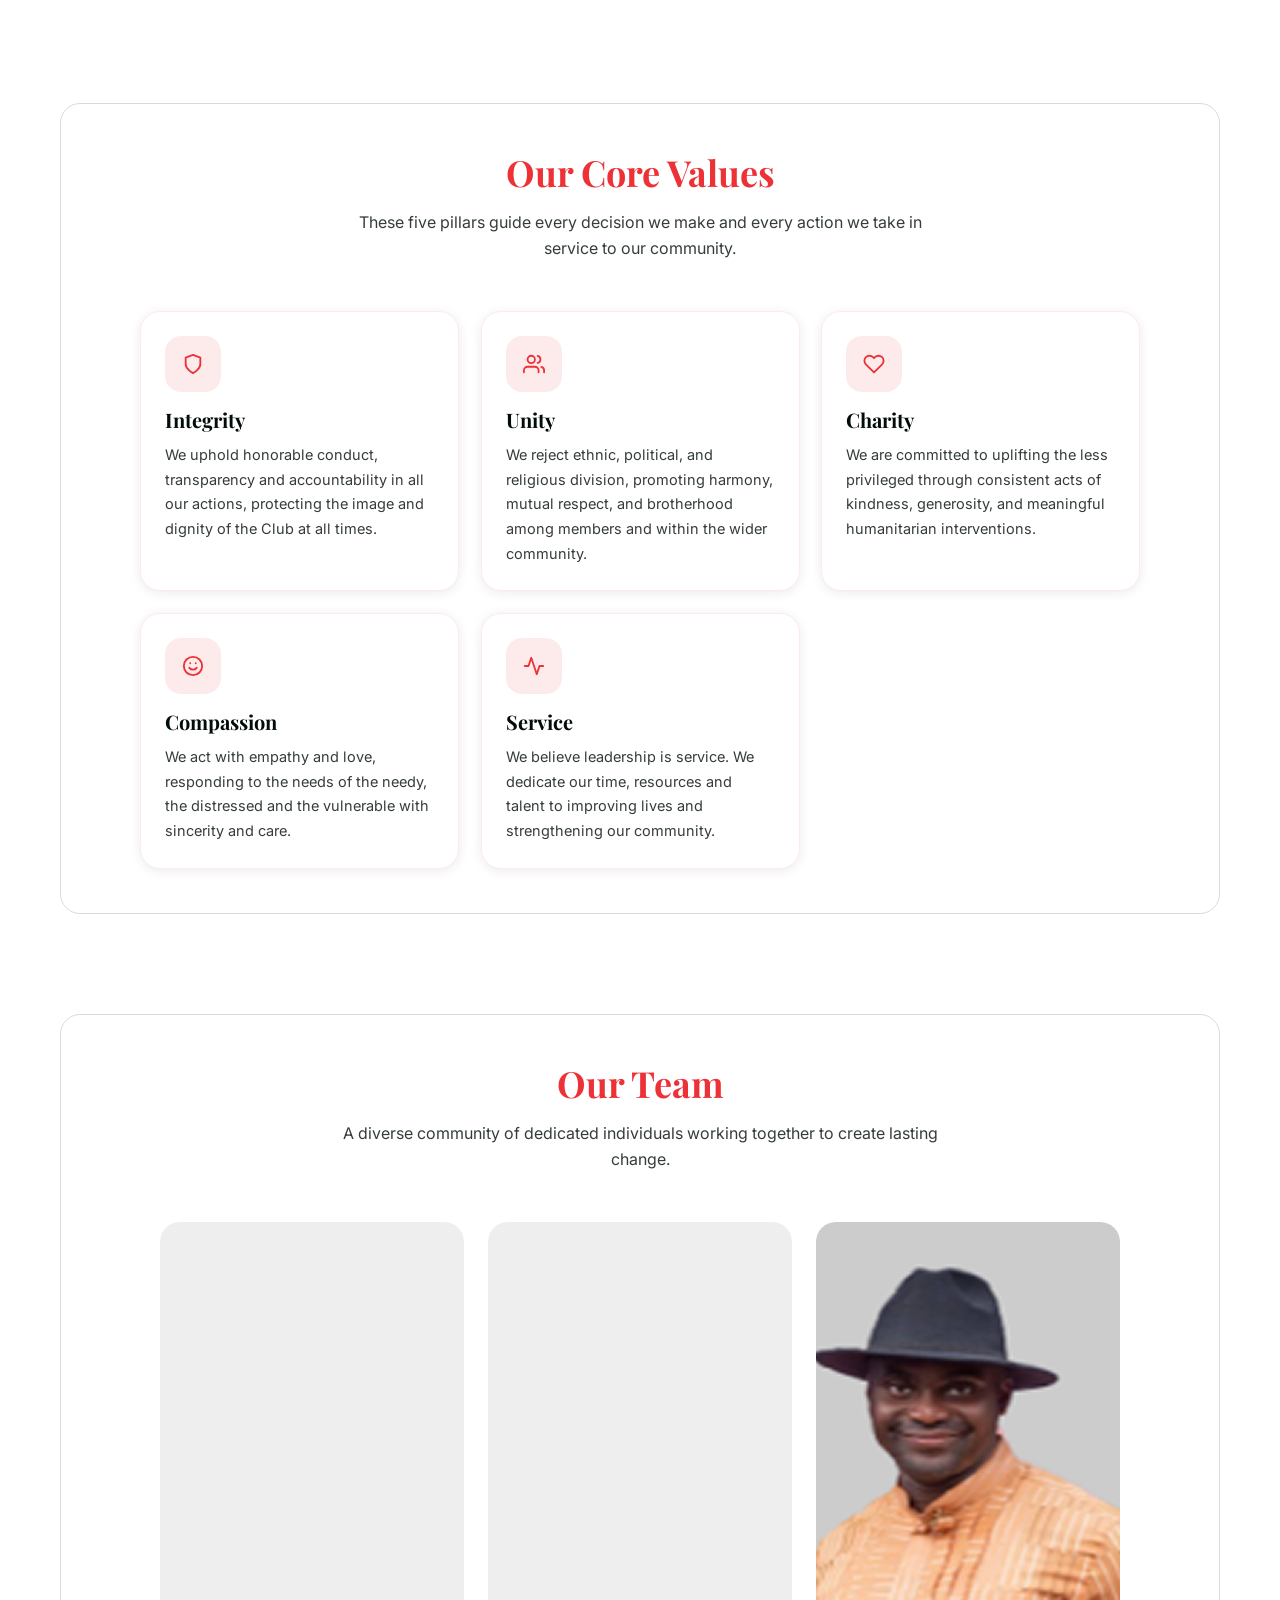
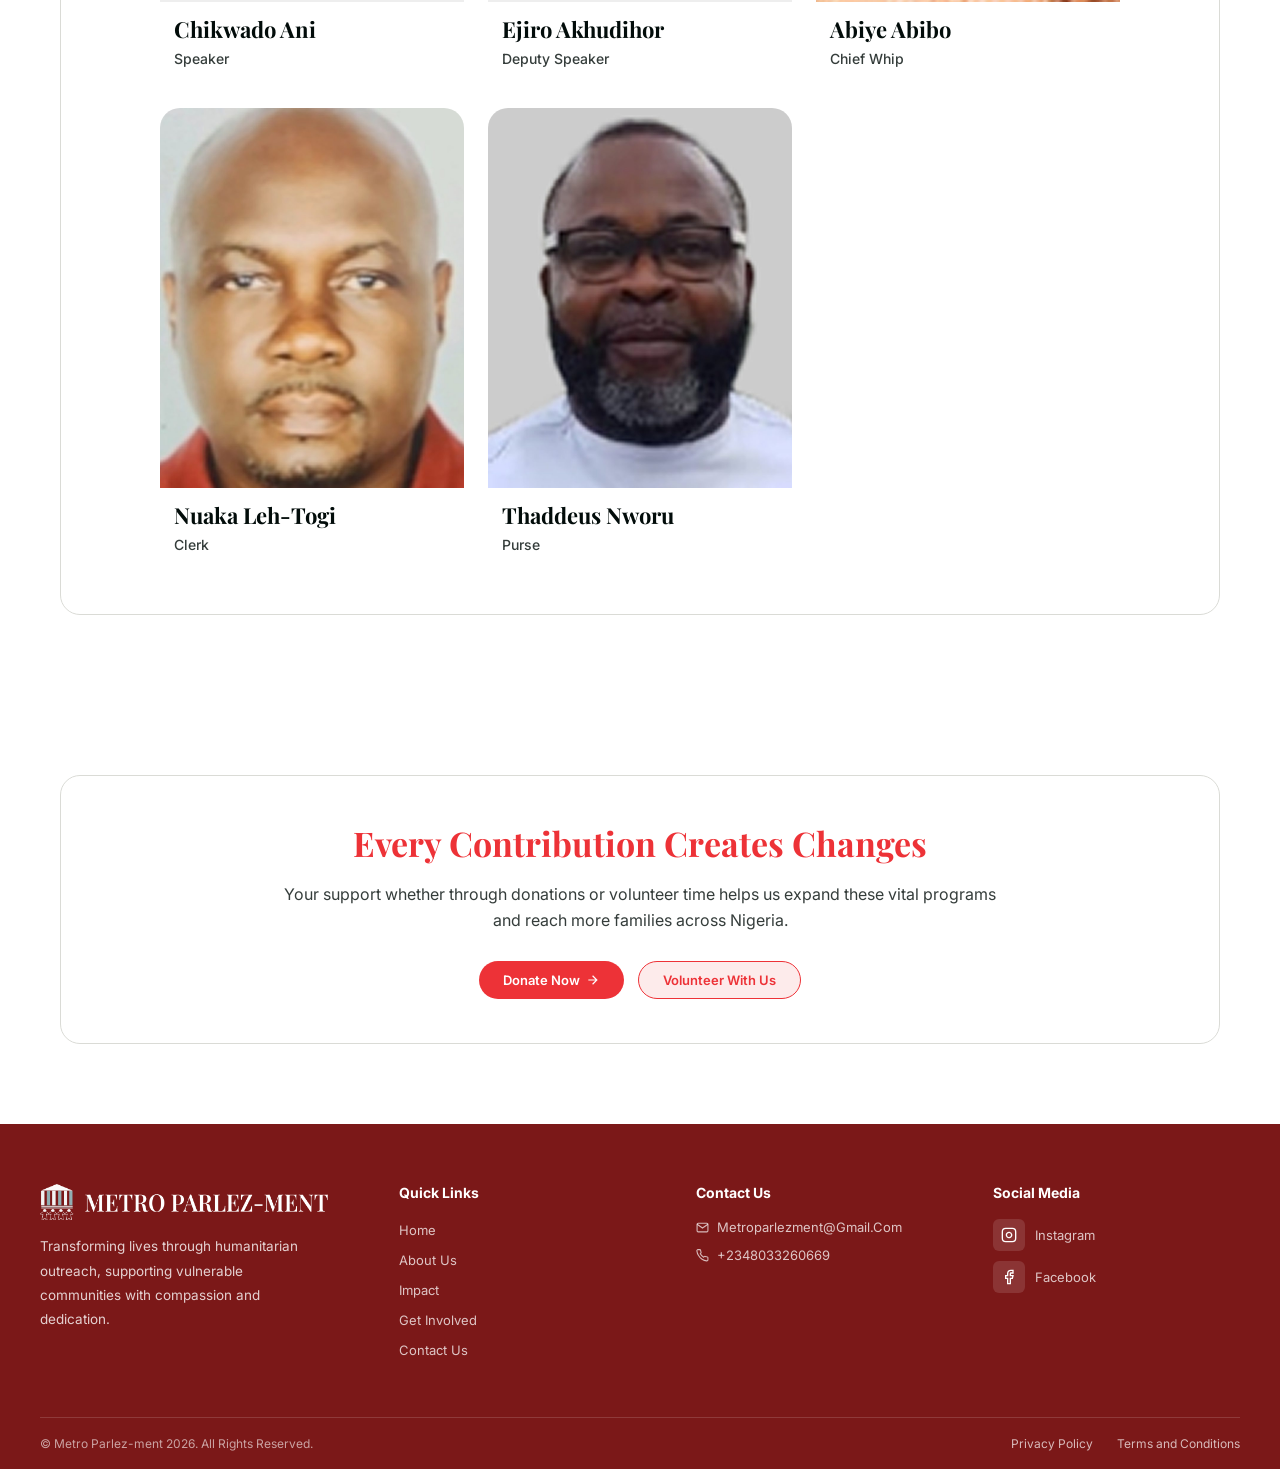
==== commit 38b84fb9: "Update SEO and outreach pages Co-authored-by: Copilot <223556219+Copilot@users.noreply.github.com>" ====
--- a/about.html
+++ b/about.html
@@ -3,7 +3,21 @@
   <head>
     <meta charset="UTF-8" />
     <meta name="viewport" content="width=device-width, initial-scale=1.0" />
-    <title>About Us — Metro Parlez-Ment</title>
+    <meta name="description" content="Learn about Metro Parlez-Ment, our mission, values, and community-driven impact supporting vulnerable communities in Port Harcourt, Nigeria." />
+    <meta name="keywords" content="about Metro Parlez-Ment, charity mission, Port Harcourt NGO, community outreach, humanitarian organization Nigeria" />
+    <meta name="robots" content="index, follow" />
+    <meta name="theme-color" content="#ed3237" />
+    <meta property="og:type" content="website" />
+    <meta property="og:title" content="About Metro Parlez-Ment | Charity Mission in Port Harcourt" />
+    <meta property="og:description" content="Discover the story, mission and impact of Metro Parlez-Ment, a community-driven humanitarian organization in Port Harcourt, Nigeria." />
+    <meta property="og:image" content="Asset/Footer Logo.png" />
+    <meta property="og:site_name" content="Metro Parlez-Ment" />
+    <meta name="twitter:card" content="summary_large_image" />
+    <meta name="twitter:title" content="About Metro Parlez-Ment" />
+    <meta name="twitter:description" content="Learn about our mission, values, and the community impact of Metro Parlez-Ment." />
+    <meta name="twitter:image" content="Asset/Footer Logo.png" />
+    <link rel="icon" type="image/png" href="Asset/Footer Logo.png" />
+    <title>About Us — Metro Parlez-Ment | Mission & Values</title>
     <link rel="preconnect" href="https://fonts.googleapis.com" />
     <link rel="preconnect" href="https://fonts.gstatic.com" crossorigin />
     <link
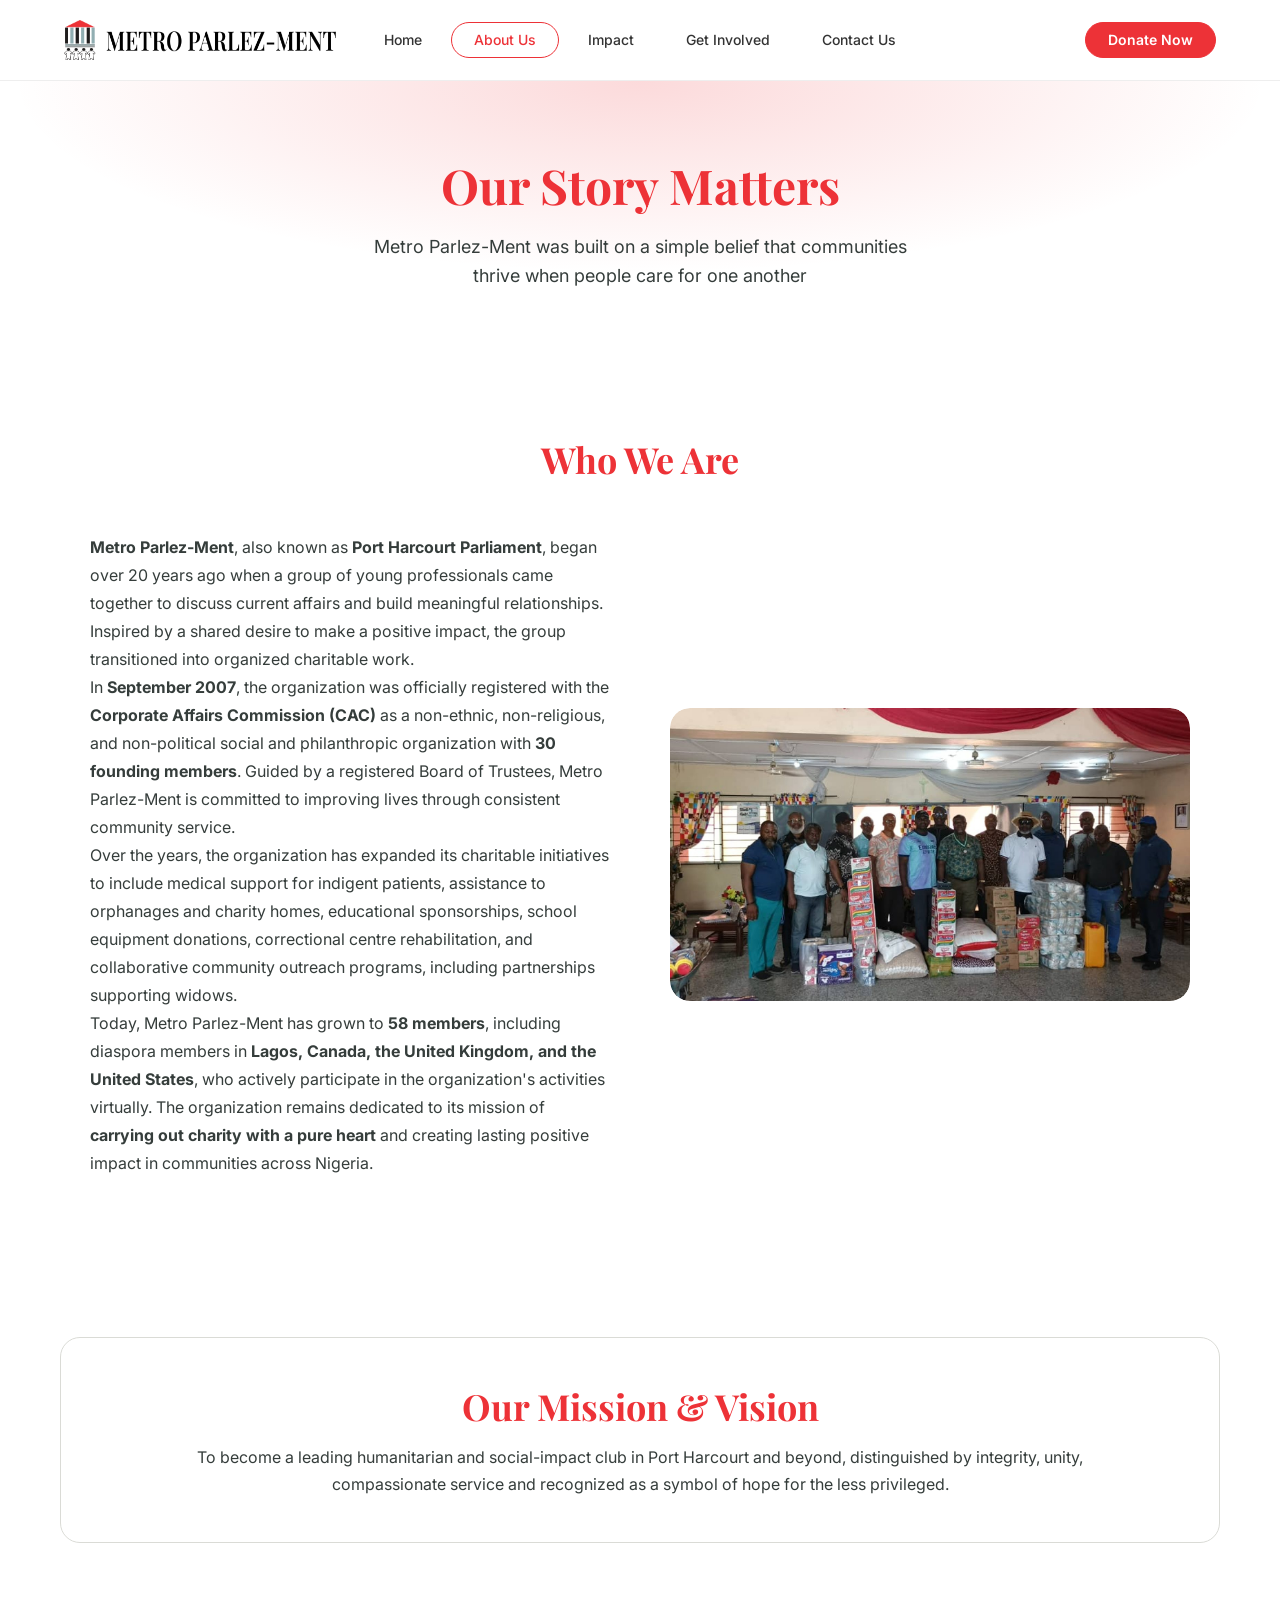
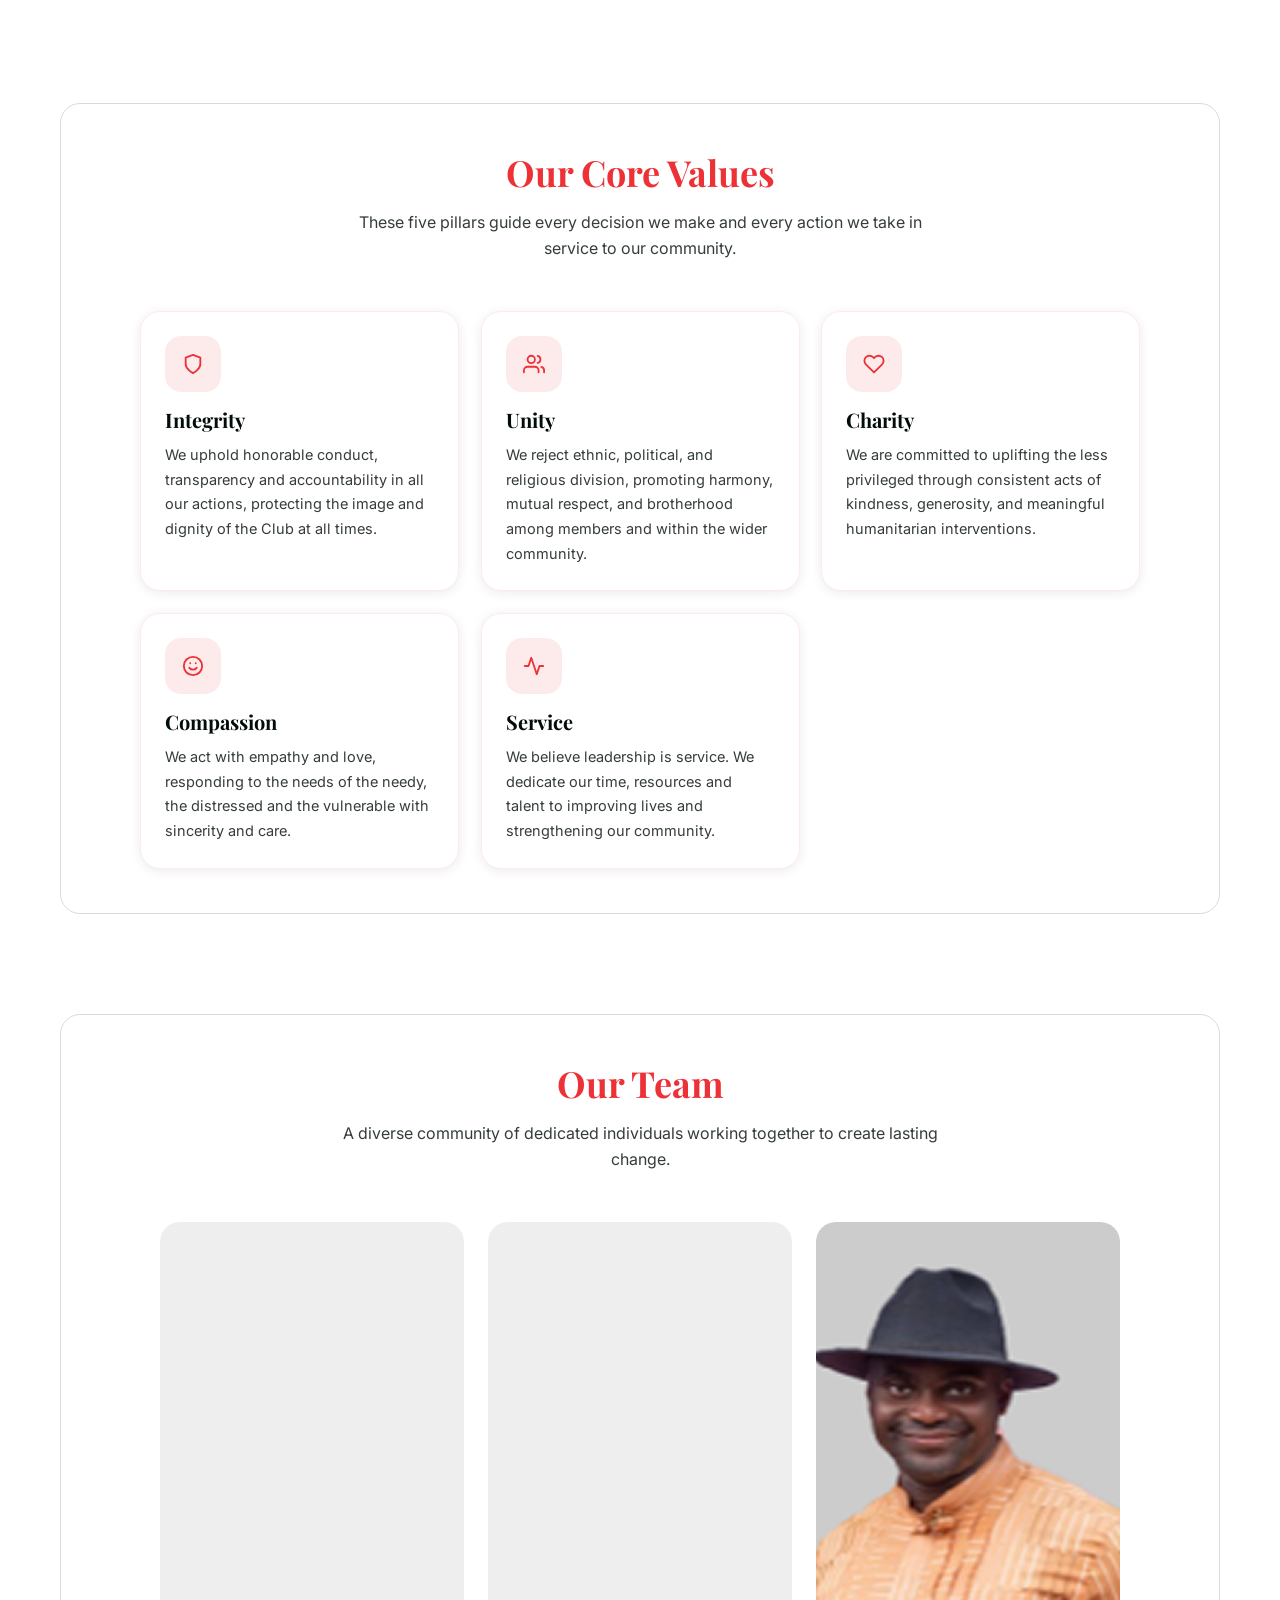
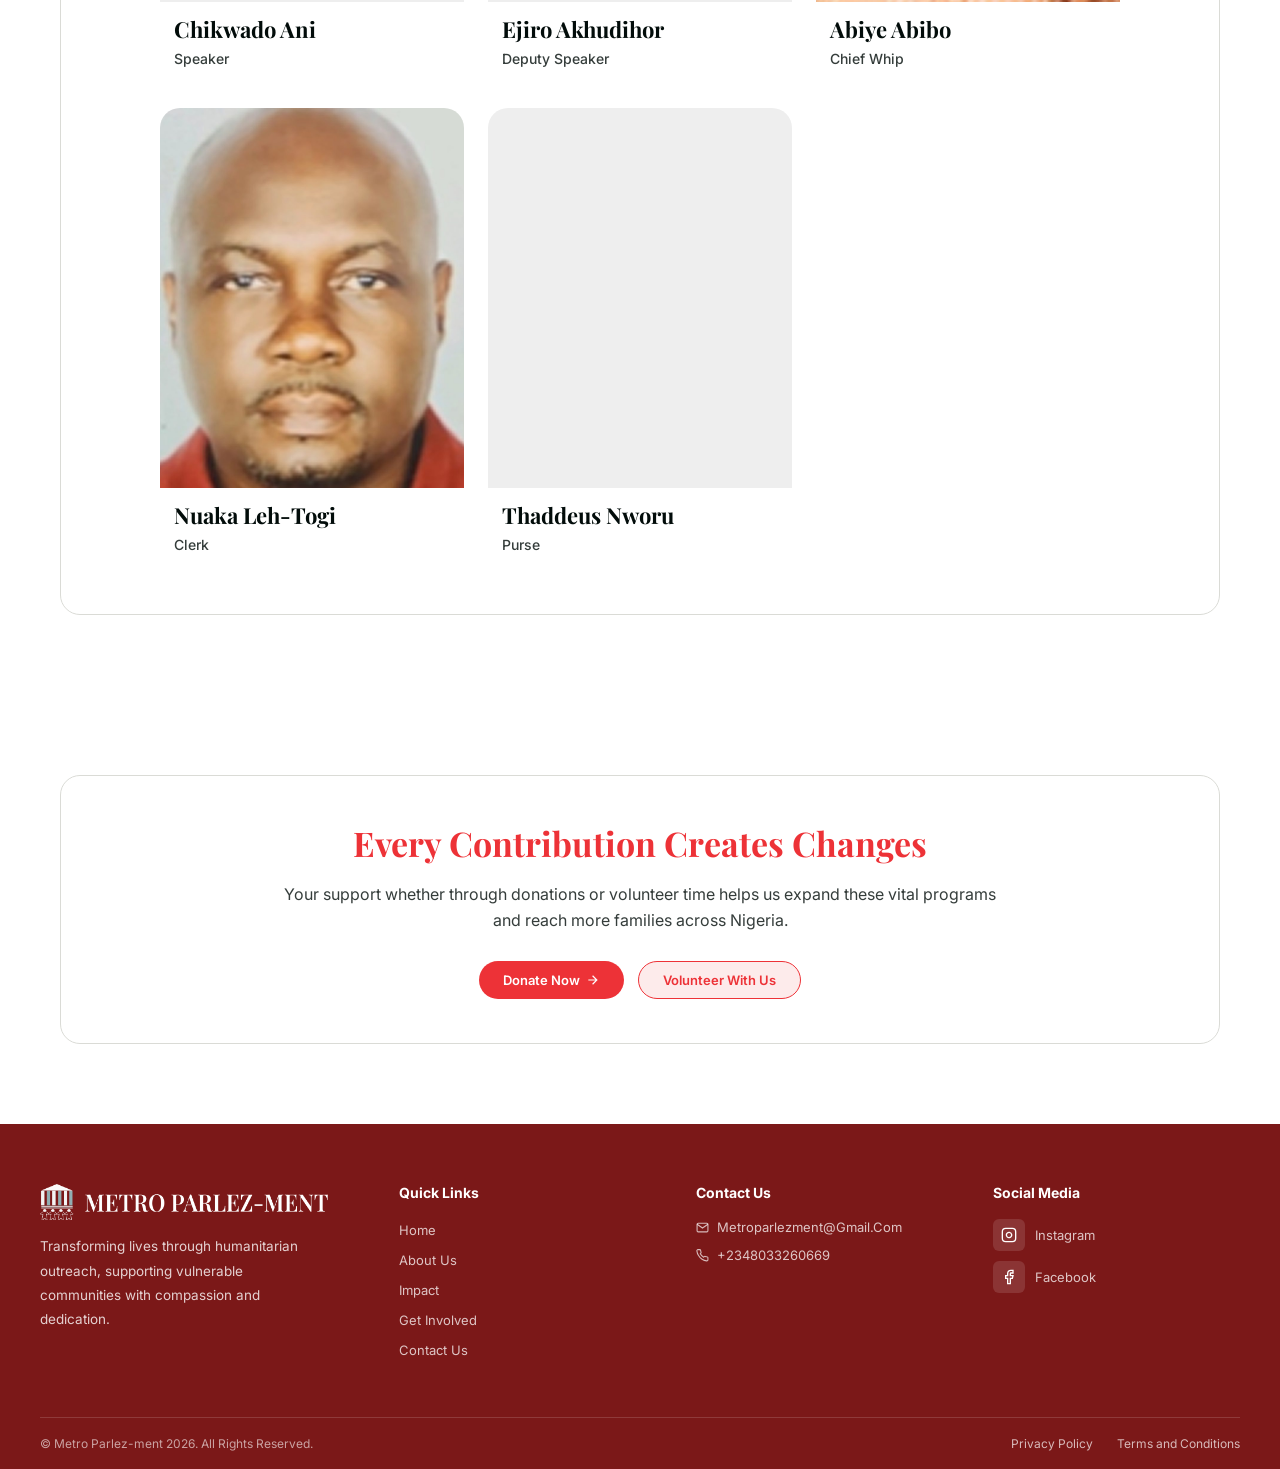
==== commit dfc6ea40: "update website content" ====
--- a/about.html
+++ b/about.html
@@ -3,18 +3,33 @@
   <head>
     <meta charset="UTF-8" />
     <meta name="viewport" content="width=device-width, initial-scale=1.0" />
-    <meta name="description" content="Learn about Metro Parlez-Ment, our mission, values, and community-driven impact supporting vulnerable communities in Port Harcourt, Nigeria." />
-    <meta name="keywords" content="about Metro Parlez-Ment, charity mission, Port Harcourt NGO, community outreach, humanitarian organization Nigeria" />
+    <meta
+      name="description"
+      content="Learn about Metro Parlez-Ment, our mission, values, and community-driven impact supporting vulnerable communities in Port Harcourt, Nigeria."
+    />
+    <meta
+      name="keywords"
+      content="about Metro Parlez-Ment, charity mission, Port Harcourt NGO, community outreach, humanitarian organization Nigeria"
+    />
     <meta name="robots" content="index, follow" />
     <meta name="theme-color" content="#ed3237" />
     <meta property="og:type" content="website" />
-    <meta property="og:title" content="About Metro Parlez-Ment | Charity Mission in Port Harcourt" />
-    <meta property="og:description" content="Discover the story, mission and impact of Metro Parlez-Ment, a community-driven humanitarian organization in Port Harcourt, Nigeria." />
+    <meta
+      property="og:title"
+      content="About Metro Parlez-Ment | Charity Mission in Port Harcourt"
+    />
+    <meta
+      property="og:description"
+      content="Discover the story, mission and impact of Metro Parlez-Ment, a community-driven humanitarian organization in Port Harcourt, Nigeria."
+    />
     <meta property="og:image" content="Asset/Footer Logo.png" />
     <meta property="og:site_name" content="Metro Parlez-Ment" />
     <meta name="twitter:card" content="summary_large_image" />
     <meta name="twitter:title" content="About Metro Parlez-Ment" />
-    <meta name="twitter:description" content="Learn about our mission, values, and the community impact of Metro Parlez-Ment." />
+    <meta
+      name="twitter:description"
+      content="Learn about our mission, values, and the community impact of Metro Parlez-Ment."
+    />
     <meta name="twitter:image" content="Asset/Footer Logo.png" />
     <link rel="icon" type="image/png" href="Asset/Footer Logo.png" />
     <title>About Us — Metro Parlez-Ment | Mission & Values</title>
@@ -688,7 +703,9 @@
         </div>
         <div class="who-image">
           <div class="who-image-inner">
-            <img loading="lazy" decoding="async"
+            <img
+              loading="lazy"
+              decoding="async"
               src="Asset/About-us-image/Who-we-are-image.jpg"
               alt="Metro Parlez-Ment Team"
             />
@@ -863,7 +880,12 @@
         <div class="team-grid">
           <div class="team-card">
             <div class="team-photo">
-              <img loading="lazy" decoding="async" src="Asset/About-us-image/Chikwado.jpg" alt="Chikwado Ani" />
+              <img
+                loading="lazy"
+                decoding="async"
+                src="Asset/About-us-image/Chikwado.jpg"
+                alt="Chikwado Ani"
+              />
             </div>
             <div class="team-details">
               <h3>Chikwado Ani</h3>
@@ -873,7 +895,12 @@
 
           <div class="team-card">
             <div class="team-photo">
-              <img loading="lazy" decoding="async" src="Asset/About-us-image/Ejiro.jpg" alt="Ejiro Akhudihor" />
+              <img
+                loading="lazy"
+                decoding="async"
+                src="Asset/About-us-image/Ejiro.jpg"
+                alt="Ejiro Akhudihor"
+              />
             </div>
             <div class="team-details">
               <h3>Ejiro Akhudihor</h3>
@@ -883,7 +910,12 @@
 
           <div class="team-card">
             <div class="team-photo">
-              <img loading="lazy" decoding="async" src="Asset/About-us-image/Abiye.jpg" alt="Abiye Abibo" />
+              <img
+                loading="lazy"
+                decoding="async"
+                src="Asset/About-us-image/Abiye.jpg"
+                alt="Abiye Abibo"
+              />
             </div>
             <div class="team-details">
               <h3>Abiye Abibo</h3>
@@ -895,7 +927,12 @@
         <div class="team-grid-row2">
           <div class="team-card">
             <div class="team-photo">
-              <img loading="lazy" decoding="async" src="Asset/About-us-image/Nuaka.jpg" alt="Nuaka Leh-Togi" />
+              <img
+                loading="lazy"
+                decoding="async"
+                src="Asset/About-us-image/Nuaka.jpg"
+                alt="Nuaka Leh-Togi"
+              />
             </div>
             <div class="team-details">
               <h3>Nuaka Leh-Togi</h3>
@@ -905,7 +942,9 @@
 
           <div class="team-card">
             <div class="team-photo">
-              <img loading="lazy" decoding="async"
+              <img
+                loading="lazy"
+                decoding="async"
                 src="Asset/About-us-image/Thaddeus.jpg"
                 alt="Thaddeus Nworu"
               />
@@ -1032,7 +1071,12 @@
               </div>
               Instagram
             </a>
-            <a href="https://www.facebook.com/share/g/1DK2ty9PqH/" class="social-link" target="_blank" rel="noopener">
+            <a
+              href="https://www.facebook.com/share/g/1DK2ty9PqH/"
+              class="social-link"
+              target="_blank"
+              rel="noopener"
+            >
               <div class="social-icon">
                 <svg
                   width="16"
@@ -1061,6 +1105,5 @@
         </div>
       </div>
     </footer>
-
   </body>
 </html>
